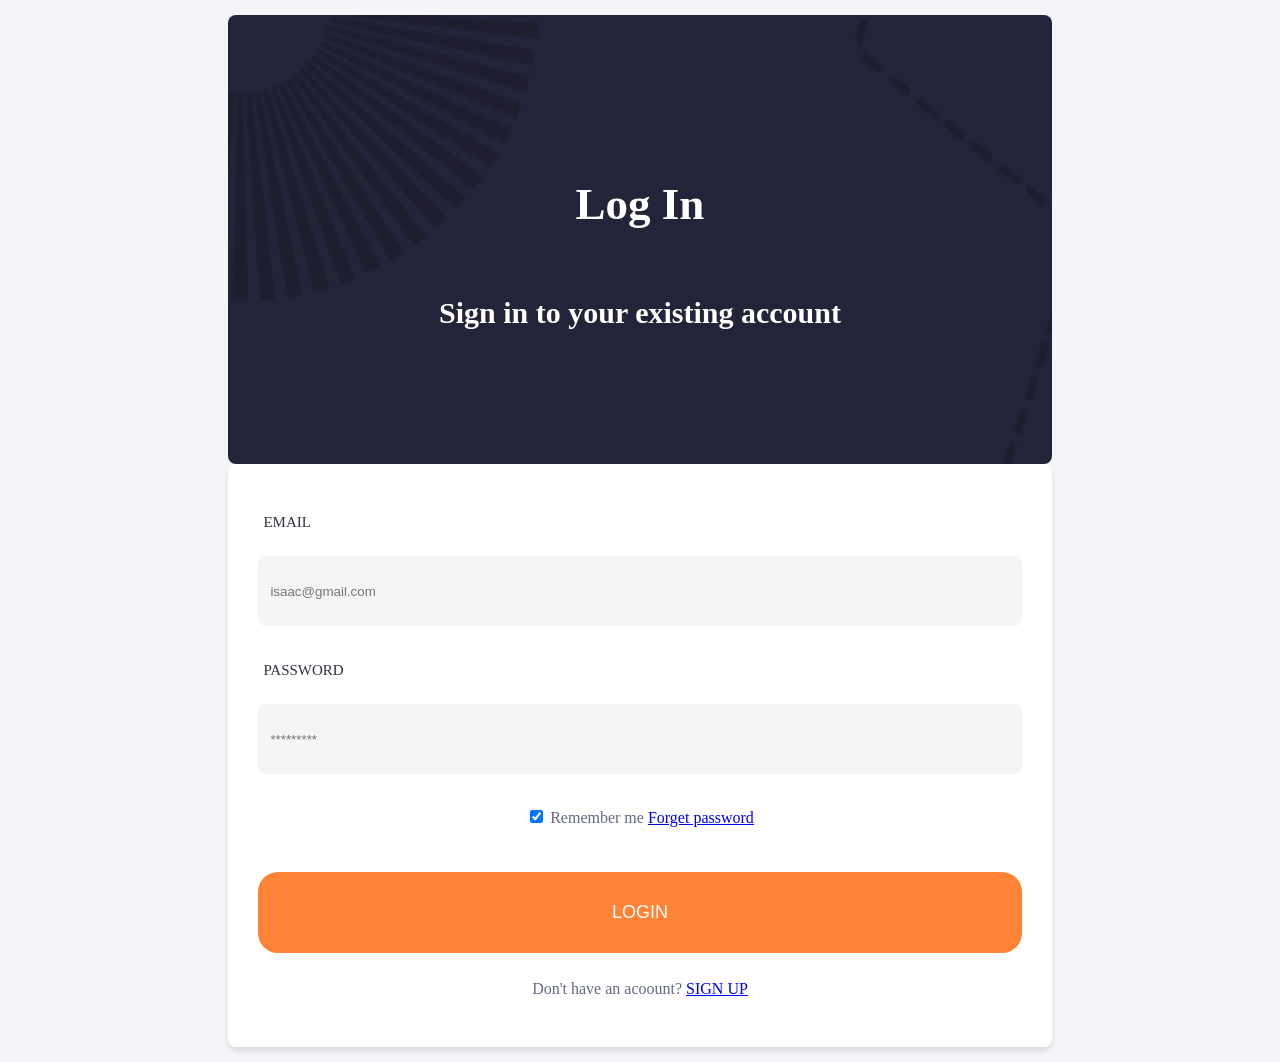
==== Frontend/signin.html @ 8f500b44 "first commit" ====
<!DOCTYPE html>
<html lang="en">
<head>
  <meta charset="UTF-8">
  <meta name="viewport" content="width=device-width, initial-scale=1.0">
  <title>Rasko Food</title>
  <link rel="stylesheet" href="css/styles.css">
</head>
<body>
<div class="col-8 col-s-8">
  <div class="row">
      <div class="hero">
        <div class="text">
         <h2>Log In</h2>
          <br>
          Sign in to your existing account
        </div>
      </div>

      <div class="container">
        <form id="signin-form">
        <label for="username"><h3>Email</h3></label>
    <input type="text" placeholder="isaac@gmail.com" id="username" name="username" required>

    <label for="password"><h3>password</h3><label>
    <input type="password" placeholder="*********" id="password" name="password" required>
    <br>
    <p><label>
      <input type="checkbox" checked="checked" name="remember"> Remember me
    </label> <a href="forgotpassword.html">Forget password</a></p>
      <br>

    <button type="submit">LOGIN</button>
    <br>
<p>Don't have an acoount? <a href="signup.html">SIGN UP</a></p>
  </form>
      </div>


    </div>   
</div>

<script src="js/script.js">
    </script>
    <script src="js/app.js">
    </script>
</body>
</html>
---- Frontend/css/styles.css ----
* {
    box-sizing: border-box;
  }
  .row::after {
    content: "";
    clear: both;
    display: table;
  }
  
  [class*="col-"] {
    padding: 15px;
  }
body {
    font-family: Arial, sans-serif;
    margin: 0;
    padding: 0;
    display: flex;
    justify-content: center;
    align-items: center;
    background-color: #f4f4f9;
}

.container {
    text-align: center;
    background: #fff;
    padding: 30px;
    border-radius: 8px;
    box-shadow: 0 4px 6px rgba(0, 0, 0, 0.1);
  }
  /* Clear floats */
.container::after {
    content: "";
    clear: both;
    display: table;
  }

/* Logo */
.logo {
    display: flex;
    flex-direction: column;
    align-self: center;
    background-size: cover;
    background-repeat: no-repeat;
    align-items: center;
    justify-content: center;
    max-width: 100%;
    height: auto;
    object-fit: cover;
}

h1 {
    font-family: 'Sen';
font-style: normal;
font-weight: 800;
font-size: 24px;
line-height: 29px;
/* identical to box height */
text-align: center;
color: #32343E;
}
p {
    font-family: 'Sen';
font-style: normal;
font-weight: 400;
font-size: 16px;
line-height: 24px;
/* or 150% */
text-align: center;
color: #646982;
}

h3 {
  font-family: 'Sen';
  font-style: normal;
  font-weight: 400;
  font-size: 15px;
  line-height: 16px;
  padding: 5px;
  /* identical to box height */
  text-align: left;
  text-transform: uppercase;
  color: #32343E;
}

button {
    background-color: #FF7622;
    border-radius: 20px;
    font-size: 18px;
    color: white;
    padding: 30px 27px;
    margin: 8px 0;
    border: none;
    cursor: pointer;
    width: 100%;
    opacity: 0.9;
  }
  
  button:hover {
    background-color: #FF7622;
    opacity:1;
  }

  /* Slideshow container */
.slideshow-container {
    max-width: 1000px;
    position: relative;
    margin: auto;
  }
  
  /* Next & previous buttons */
  .prev, .next {
    cursor: pointer;
    position: absolute;
    top: 50%;
    width: auto;
    padding: 16px;
    margin-top: -22px;
    color: white;
    font-weight: bold;
    font-size: 18px;
    transition: 0.6s ease;
    border-radius: 0 3px 3px 0;
    user-select: none;
  }
  
  /* Position the "next button" to the right */
  .next {
    right: 0;
    border-radius: 3px 0 0 3px;
  }
  
  /* On hover, add a black background color with a little bit see-through */
  .prev:hover, .next:hover {
    background-color: rgba(0,0,0,0.8);
  }
  
  /* The dots/bullets/indicators */
  .dot {
    cursor: pointer;
    height: 15px;
    width: 15px;
    margin: 0 2px;
    background-color: #bbb;
    border-radius: 50%;
    display: inline-block;
    transition: background-color 0.6s ease;
  }
  
  .active, .dot:hover {
    background-color: #FF7622;
  }
  
  /* Fading animation */
  .fade {
    animation-name: fade;
    animation-duration: 1.5s;
  }

  .hero {
    display: flex;
    flex-direction: column;
    background-image: url("Bgasset.png");
    align-self: center;
    background-size: cover;
    background-repeat: no-repeat;
    align-items: center;
    justify-content: center;
    background-color: #232339;
    max-width: 100%;
    height: 449px;;
    object-fit: cover;
    border-radius: 8px;
}
.text {
  font-family: 'Sen';
  font-style: normal;
  font-weight: bold;
  text-align: center;
  font-size: 30px;
  line-height: 36px;
  /* identical to box height */
  color: #FFFFFF;
    
}

/* Full-width inputs */
input[type=text], input[type=password] {
  width: 100%;
  padding: 12px;
  margin-top: 6px;
  margin-bottom: 16px;
  display: inline-block;
  height: 70px;
  box-sizing: border-box;
  border: 3px grey;
  background-color: whitesmoke;
  border-radius: 8px;
}
  
  @keyframes fade {
    from {opacity: .4} 
    to {opacity: 1}
  }
  
  /* On smaller screens, decrease text size */
  @media only screen and (max-width: 300px) {
    .prev, .next,.text {font-size: 11px}
  }


/* For mobile phones: */
[class*="col-"] {
    width: 100%;
  }
  
  @media only screen and (min-width: 600px) {
    /* For tablets: */
    .col-s-1 {width: 8.33%;}
    .col-s-2 {width: 16.66%;}
    .col-s-3 {width: 25%;}
    .col-s-4 {width: 33.33%;}
    .col-s-5 {width: 41.66%;}
    .col-s-6 {width: 50%;}
    .col-s-7 {width: 58.33%;}
    .col-s-8 {width: 66.66%;}
    .col-s-9 {width: 75%;}
    .col-s-10 {width: 83.33%;}
    .col-s-11 {width: 91.66%;}
    .col-s-12 {width: 100%;}
    
  }
  @media only screen and (min-width: 768px) {
    /* For desktop: */
    .col-1 {width: 8.33%;}
    .col-2 {width: 16.66%;}
    .col-3 {width: 25%;}
    .col-4 {width: 33.33%;}
    .col-5 {width: 41.66%;}
    .col-6 {width: 50%;}
    .col-7 {width: 58.33%;}
    .col-8 {width: 66.66%;}
    .col-9 {width: 75%;}
    .col-10 {width: 83.33%;}
    .col-11 {width: 91.66%;}
    .col-12 {width: 100%;}
  }
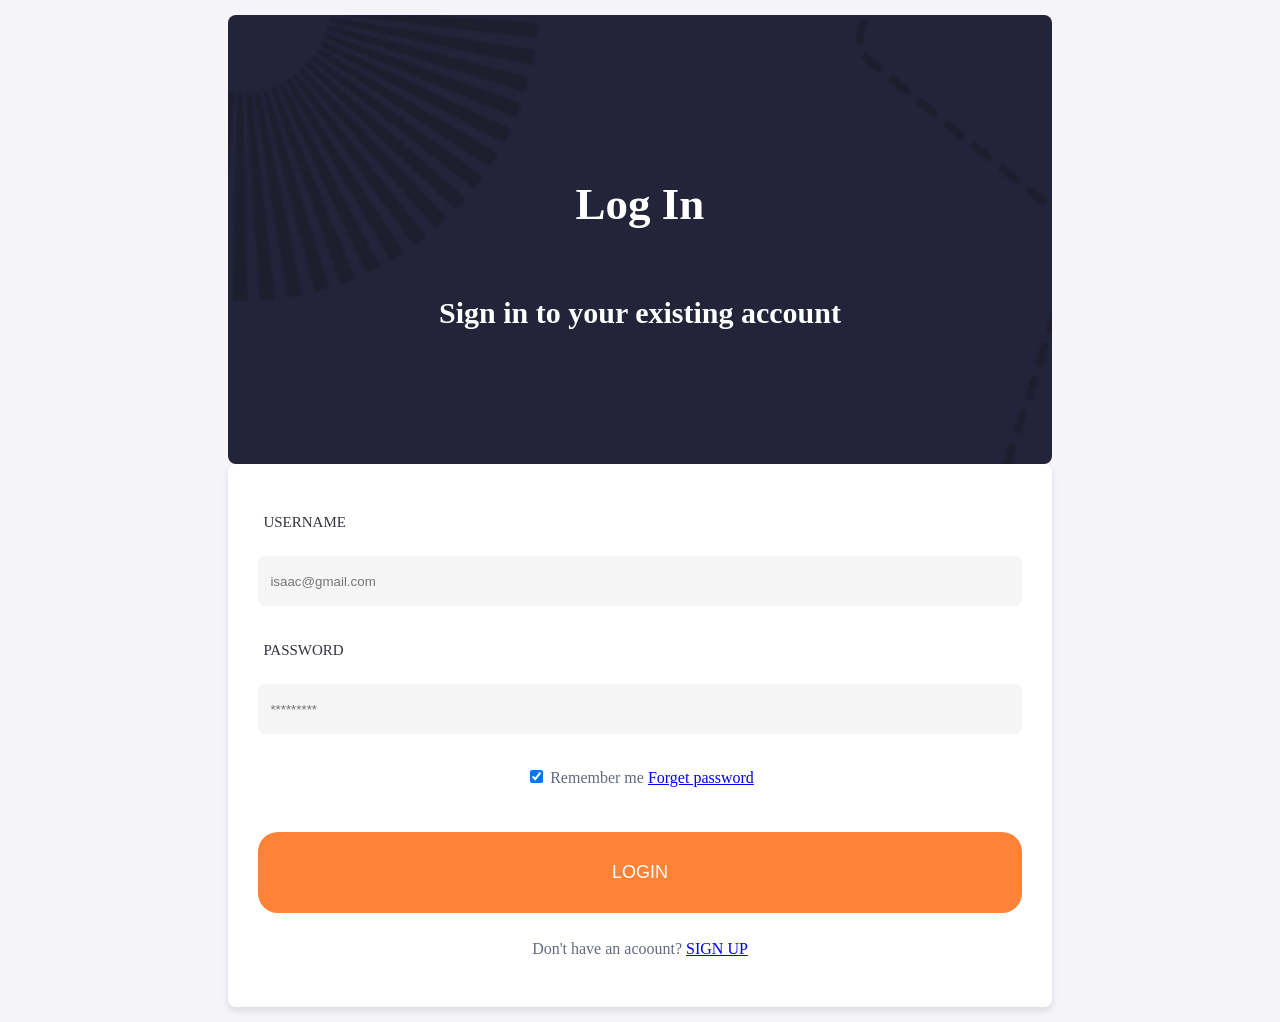
==== commit e5166a57: "Add files via upload" ====
--- a/Frontend/signin.html
+++ b/Frontend/signin.html
@@ -19,7 +19,7 @@
 
       <div class="container">
         <form id="signin-form">
-        <label for="username"><h3>Email</h3></label>
+        <label for="username"><h3>Username</h3></label>
     <input type="text" placeholder="isaac@gmail.com" id="username" name="username" required>
 
     <label for="password"><h3>password</h3><label>
--- a/Frontend/css/styles.css
+++ b/Frontend/css/styles.css
@@ -190,11 +190,123 @@
   margin-top: 6px;
   margin-bottom: 16px;
   display: inline-block;
-  height: 70px;
+  height: 50px;
   box-sizing: border-box;
   border: 3px grey;
   background-color: whitesmoke;
   border-radius: 8px;
+}
+
+#task-description {
+    width: 100%;
+  padding: 12px;
+  margin-top: 6px;
+  margin-bottom: 16px;
+  display: inline-block;
+  height: 120px;
+  box-sizing: border-box;
+  border: 3px grey;
+  background-color: whitesmoke;
+  border-radius: 8px;
+}
+
+
+#logout-container button {
+    background-color: red;
+    color: white;
+    padding: 10px;
+    border: none;
+    border-radius: 4px;
+    cursor: pointer;
+    font-size: 16px;
+    transition: background-color 0.3s ease;
+}
+
+#logout-container button:hover {
+    background-color: red;
+}
+
+#add-task-container button {
+    background-color: green;
+    color: white;
+    padding: 10px;
+    border: none;
+    border-radius: 4px;
+    cursor: pointer;
+    font-size: 16px;
+    transition: background-color 0.3s ease;
+}
+
+#add-task-container button:hover {
+    background-color: green;
+}
+
+
+/* Task list container */
+#task-list-container {
+    flex: 1;
+    background-color: #fff;
+    padding: 20px;
+    border-radius: 8px;
+    box-shadow: 0 2px 10px rgba(0, 0, 0, 0.1);
+    display: flex;
+    flex-direction: column;
+    gap: 15px;
+}
+
+#fetch-tasks {
+    background-color: #FF7622;
+    color: white;
+    padding: 10px;
+    border: none;
+    border-radius: 4px;
+    cursor: pointer;
+    font-size: 16px;
+    transition: background-color 0.3s ease;
+}
+
+#fetch-tasks:hover {
+    background-color: #FF7622;
+}
+
+#task-list {
+    list-style: none;
+    padding: 0;
+}
+
+#task-list li {
+    background-color: #fafafa;
+    padding: 15px;
+    border: 1px solid #ddd;
+    margin-bottom: 10px;
+    border-radius: 4px;
+    display: flex;
+    flex-direction: column;
+    gap: 10px;
+}
+
+.task-info {
+    font-size: 14px;
+    color: #555;
+}
+
+.task-info strong {
+    color: #333;
+}
+
+#task-list li button {
+    background-color: #ff7043;
+    color: white;
+    padding: 5px 10px;
+    border: none;
+    border-radius: 4px;
+    cursor: pointer;
+    font-size: 14px;
+    transition: background-color 0.3s ease;
+}
+
+#task-list li button:hover {
+    background-color: #f4511e;
 }
   
   @keyframes fade {
